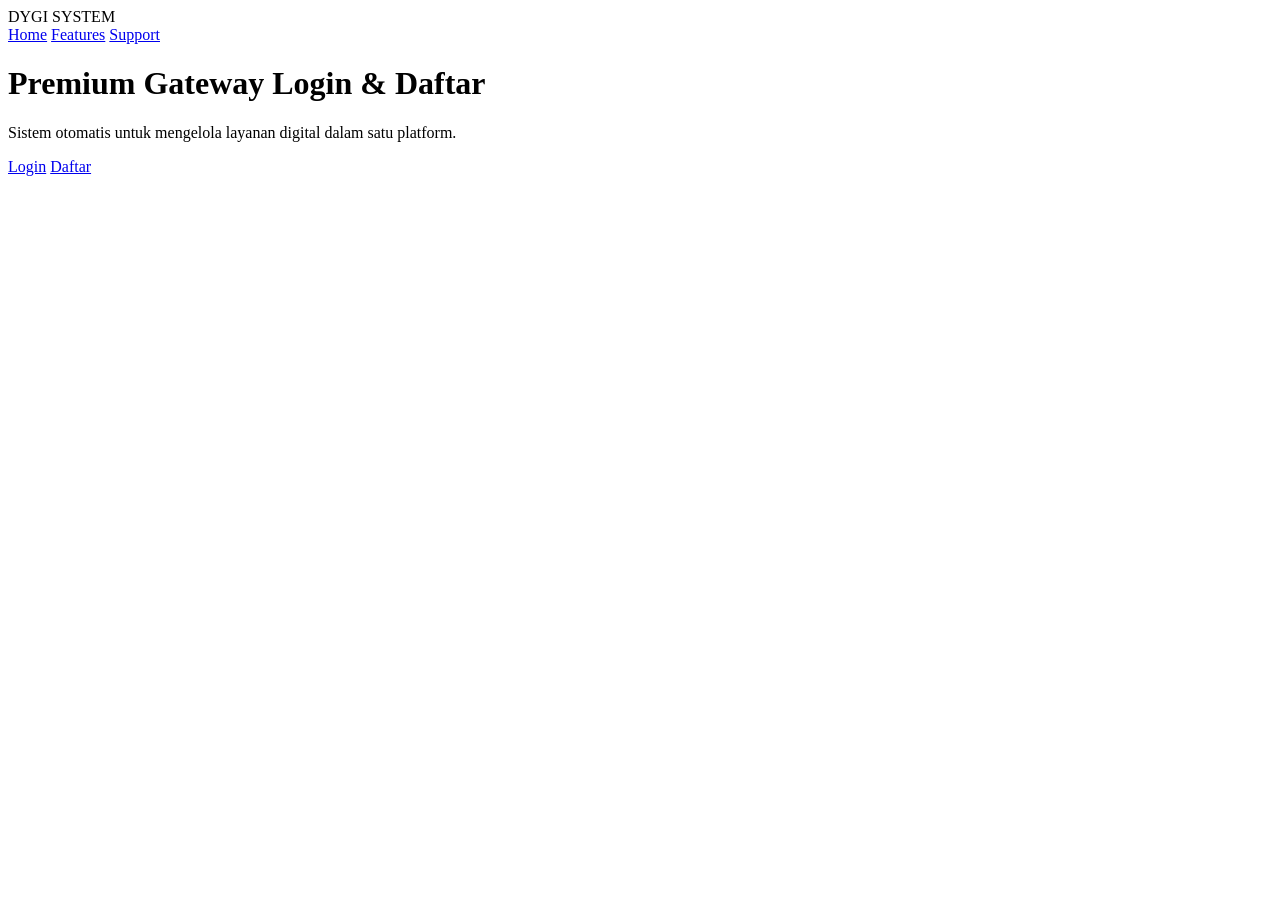
==== login/index.html @ 80cdb770 "update route" ====
<!DOCTYPE html>
<html lang="id">
<head>
  <meta charset="UTF-8">
  <meta name="viewport" content="width=device-width, initial-scale=1.0">
  <title>DYGI SYSTEM</title>
  <link rel="stylesheet" href="style.css">
</head>
<body>

<header class="navbar">
  <div class="logo">DYGI SYSTEM</div>
  <nav>
    <a href="/">Home</a>
    <a href="/">Features</a>
    <a href="/">Support</a>
  </nav>
</header>

<main class="hero">
  <h1>Premium Gateway Login & Daftar</h1>
  <p>Sistem otomatis untuk mengelola layanan digital dalam satu platform.</p>

  <div class="buttons">
    <a href="/login" class="btn-outline">Login</a>
    <a href="/register" class="btn-solid">Daftar</a>
  </div>
</main>

</body>
</html>
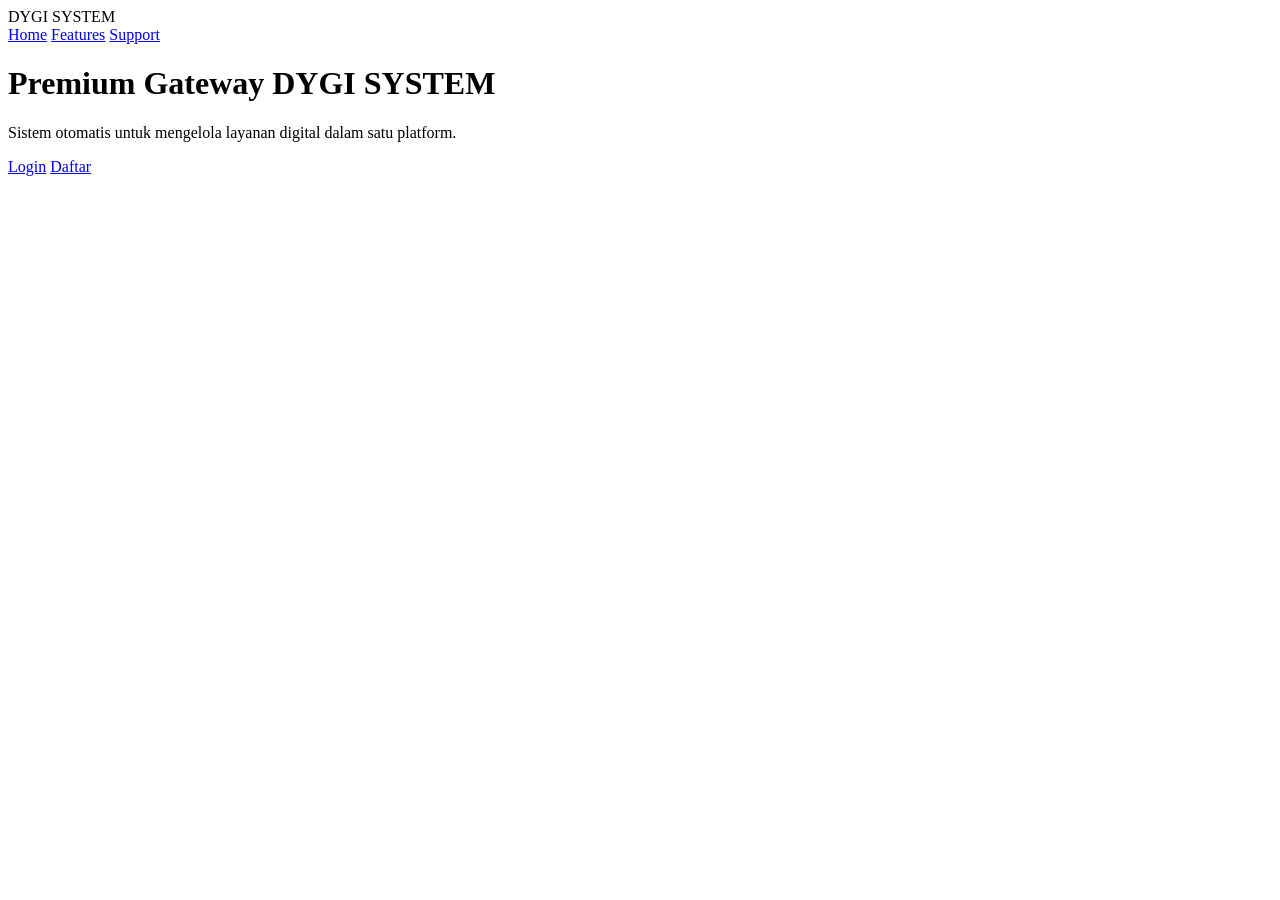
==== commit f4e0fe10: "upgrade premium landing ui" ====
--- a/login/index.html
+++ b/login/index.html
@@ -18,7 +18,7 @@
 </header>
 
 <main class="hero">
-  <h1>Premium Gateway Login & Daftar</h1>
+  <h1>Premium Gateway DYGI SYSTEM</h1>
   <p>Sistem otomatis untuk mengelola layanan digital dalam satu platform.</p>
 
   <div class="buttons">
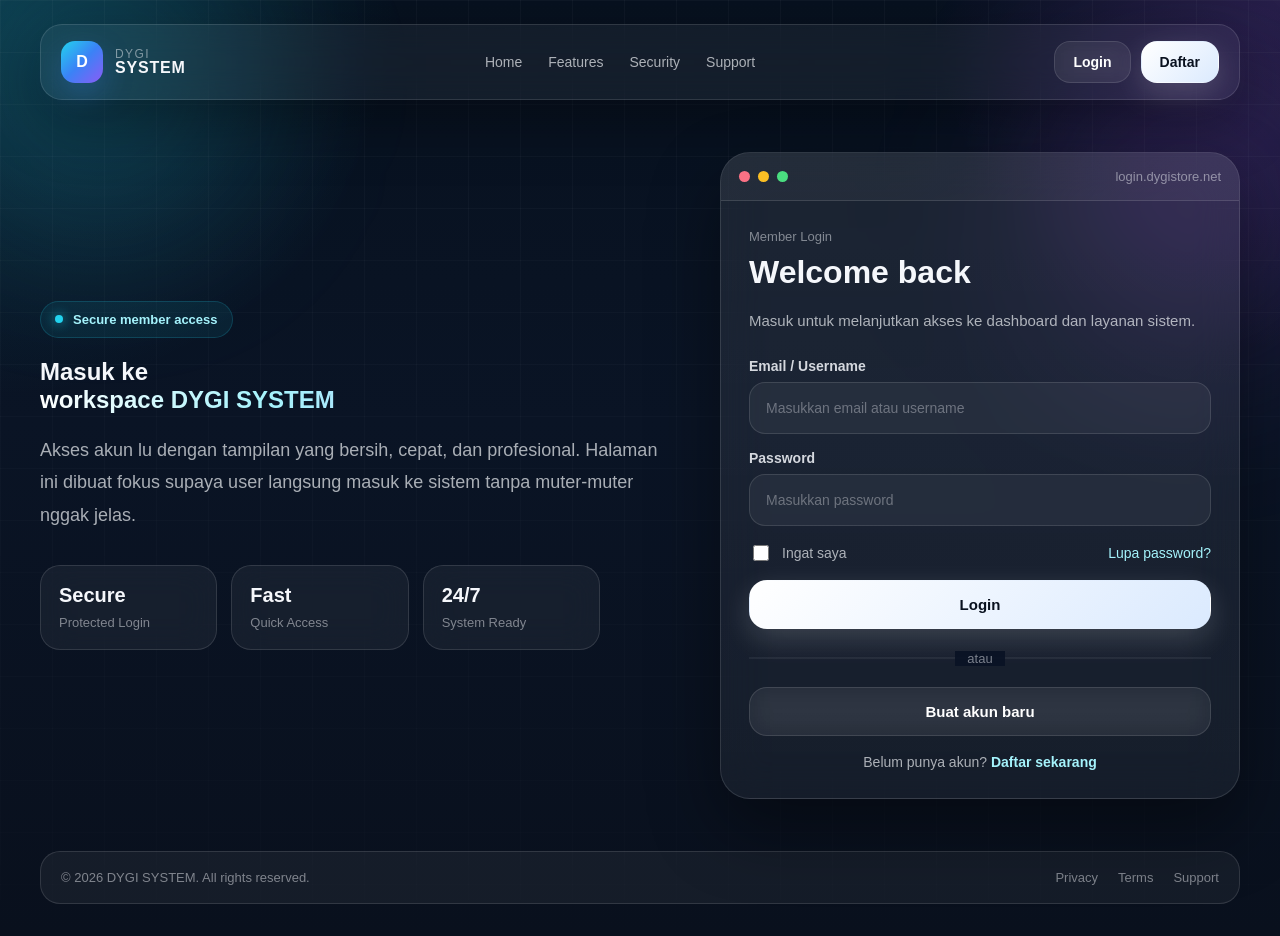
==== commit 0704bbfc: "add premium login and register pages" ====
--- a/login/index.html
+++ b/login/index.html
@@ -1,31 +1,141 @@
 <!DOCTYPE html>
 <html lang="id">
 <head>
-  <meta charset="UTF-8">
-  <meta name="viewport" content="width=device-width, initial-scale=1.0">
-  <title>DYGI SYSTEM</title>
-  <link rel="stylesheet" href="style.css">
+  <meta charset="UTF-8" />
+  <meta name="viewport" content="width=device-width, initial-scale=1.0" />
+  <title>Login - DYGI SYSTEM</title>
+  <meta name="description" content="Login ke DYGI SYSTEM." />
+  <link rel="stylesheet" href="/style.css" />
 </head>
 <body>
+  <div class="bg-orb orb-1"></div>
+  <div class="bg-orb orb-2"></div>
+  <div class="bg-grid"></div>
 
-<header class="navbar">
-  <div class="logo">DYGI SYSTEM</div>
-  <nav>
-    <a href="/">Home</a>
-    <a href="/">Features</a>
-    <a href="/">Support</a>
-  </nav>
-</header>
+  <div class="page-shell auth-shell">
+    <header class="navbar">
+      <a href="/" class="brand">
+        <div class="brand-logo">D</div>
+        <div class="brand-text">
+          <span class="brand-top">DYGI</span>
+          <span class="brand-bottom">SYSTEM</span>
+        </div>
+      </a>
 
-<main class="hero">
-  <h1>Premium Gateway DYGI SYSTEM</h1>
-  <p>Sistem otomatis untuk mengelola layanan digital dalam satu platform.</p>
+      <nav class="nav-links">
+        <a href="/">Home</a>
+        <a href="/">Features</a>
+        <a href="/">Security</a>
+        <a href="/">Support</a>
+      </nav>
 
-  <div class="buttons">
-    <a href="/login" class="btn-outline">Login</a>
-    <a href="/register" class="btn-solid">Daftar</a>
+      <div class="nav-actions">
+        <a href="/login" class="btn btn-ghost">Login</a>
+        <a href="/register" class="btn btn-primary">Daftar</a>
+      </div>
+    </header>
+
+    <main class="auth-layout">
+      <section class="auth-info">
+        <div class="badge">
+          <span class="badge-dot"></span>
+          Secure member access
+        </div>
+
+        <h1>
+          Masuk ke
+          <span class="gradient-text">workspace DYGI SYSTEM</span>
+        </h1>
+
+        <p class="hero-desc">
+          Akses akun lu dengan tampilan yang bersih, cepat, dan profesional.
+          Halaman ini dibuat fokus supaya user langsung masuk ke sistem tanpa
+          muter-muter nggak jelas.
+        </p>
+
+        <div class="stats auth-stats">
+          <a href="/" class="stat-card">
+            <strong>Secure</strong>
+            <span>Protected Login</span>
+          </a>
+          <a href="/" class="stat-card">
+            <strong>Fast</strong>
+            <span>Quick Access</span>
+          </a>
+          <a href="/" class="stat-card">
+            <strong>24/7</strong>
+            <span>System Ready</span>
+          </a>
+        </div>
+      </section>
+
+      <section class="auth-card-wrap">
+        <div class="glass-card auth-card">
+          <div class="window-top">
+            <div class="window-dots">
+              <span></span>
+              <span></span>
+              <span></span>
+            </div>
+            <a href="/" class="window-link">login.dygistore.net</a>
+          </div>
+
+          <div class="card-body">
+            <div class="mini-label">Member Login</div>
+            <h2>Welcome back</h2>
+            <p class="auth-subtext">
+              Masuk untuk melanjutkan akses ke dashboard dan layanan sistem.
+            </p>
+
+            <form class="auth-form" action="#" method="post">
+              <div class="form-group">
+                <label for="email">Email / Username</label>
+                <input type="text" id="email" name="email" placeholder="Masukkan email atau username" />
+              </div>
+
+              <div class="form-group">
+                <label for="password">Password</label>
+                <input type="password" id="password" name="password" placeholder="Masukkan password" />
+              </div>
+
+              <div class="form-row">
+                <label class="checkbox-wrap">
+                  <input type="checkbox" />
+                  <span>Ingat saya</span>
+                </label>
+                <a href="/" class="auth-link">Lupa password?</a>
+              </div>
+
+              <button type="submit" class="btn btn-primary full btn-large">
+                Login
+              </button>
+            </form>
+
+            <div class="auth-divider">
+              <span>atau</span>
+            </div>
+
+            <a href="/register" class="btn btn-secondary full btn-large">
+              Buat akun baru
+            </a>
+
+            <p class="auth-bottom-text">
+              Belum punya akun?
+              <a href="/register" class="auth-link strong-link">Daftar sekarang</a>
+            </p>
+          </div>
+        </div>
+      </section>
+    </main>
+
+    <footer class="footer">
+      <div>© 2026 DYGI SYSTEM. All rights reserved.</div>
+      <div class="footer-links">
+        <a href="/">Privacy</a>
+        <a href="/">Terms</a>
+        <a href="/">Support</a>
+      </div>
+    </footer>
   </div>
-</main>
-
 </body>
 </html>
--- a/style.css
+++ b/style.css
@@ -0,0 +1,696 @@
+:root {
+  --bg: #07111f;
+  --panel: rgba(255, 255, 255, 0.06);
+  --panel-strong: rgba(255, 255, 255, 0.08);
+  --border: rgba(255, 255, 255, 0.12);
+  --text: #f5f7fb;
+  --muted: rgba(245, 247, 251, 0.68);
+  --muted-soft: rgba(245, 247, 251, 0.48);
+  --shadow: 0 20px 60px rgba(0, 0, 0, 0.35);
+  --radius: 24px;
+}
+
+* {
+  box-sizing: border-box;
+}
+
+html {
+  scroll-behavior: smooth;
+}
+
+body {
+  margin: 0;
+  font-family: Inter, Arial, Helvetica, sans-serif;
+  color: var(--text);
+  background:
+    radial-gradient(circle at top left, rgba(34, 211, 238, 0.18), transparent 25%),
+    radial-gradient(circle at top right, rgba(168, 85, 247, 0.18), transparent 22%),
+    linear-gradient(180deg, #07111f 0%, #0a1425 45%, #09101d 100%);
+  min-height: 100vh;
+  overflow-x: hidden;
+}
+
+a {
+  color: inherit;
+  text-decoration: none;
+}
+
+.bg-orb {
+  position: fixed;
+  border-radius: 999px;
+  filter: blur(80px);
+  z-index: 0;
+  pointer-events: none;
+}
+
+.orb-1 {
+  width: 320px;
+  height: 320px;
+  background: rgba(34, 211, 238, 0.12);
+  top: -80px;
+  left: -60px;
+}
+
+.orb-2 {
+  width: 340px;
+  height: 340px;
+  background: rgba(168, 85, 247, 0.12);
+  right: -80px;
+  top: 40px;
+}
+
+.bg-grid {
+  position: fixed;
+  inset: 0;
+  background-image:
+    linear-gradient(rgba(255,255,255,0.035) 1px, transparent 1px),
+    linear-gradient(90deg, rgba(255,255,255,0.035) 1px, transparent 1px);
+  background-size: 52px 52px;
+  mask-image: linear-gradient(to bottom, rgba(0,0,0,0.9), rgba(0,0,0,0.25));
+  z-index: 0;
+  pointer-events: none;
+}
+
+.page-shell {
+  position: relative;
+  z-index: 1;
+  width: min(1200px, calc(100% - 32px));
+  margin: 0 auto;
+  padding: 24px 0 32px;
+}
+
+.navbar {
+  display: flex;
+  align-items: center;
+  justify-content: space-between;
+  gap: 18px;
+  padding: 16px 20px;
+  border: 1px solid var(--border);
+  background: rgba(255,255,255,0.05);
+  backdrop-filter: blur(18px);
+  border-radius: 22px;
+  box-shadow: var(--shadow);
+}
+
+.brand {
+  display: flex;
+  align-items: center;
+  gap: 12px;
+  min-width: fit-content;
+}
+
+.brand-logo {
+  width: 42px;
+  height: 42px;
+  border-radius: 14px;
+  display: grid;
+  place-items: center;
+  font-weight: 700;
+  color: white;
+  background: linear-gradient(135deg, #22d3ee 0%, #3b82f6 50%, #8b5cf6 100%);
+  box-shadow: 0 12px 30px rgba(59, 130, 246, 0.28);
+}
+
+.brand-text {
+  display: flex;
+  flex-direction: column;
+  line-height: 1;
+}
+
+.brand-top {
+  font-size: 12px;
+  color: var(--muted-soft);
+  letter-spacing: 0.12em;
+}
+
+.brand-bottom {
+  font-size: 16px;
+  font-weight: 700;
+  letter-spacing: 0.05em;
+}
+
+.nav-links {
+  display: flex;
+  align-items: center;
+  gap: 26px;
+}
+
+.nav-links a {
+  color: var(--muted);
+  font-size: 14px;
+  transition: 0.25s ease;
+}
+
+.nav-links a:hover {
+  color: white;
+}
+
+.nav-actions {
+  display: flex;
+  align-items: center;
+  gap: 10px;
+}
+
+.btn {
+  display: inline-flex;
+  align-items: center;
+  justify-content: center;
+  border-radius: 16px;
+  padding: 12px 18px;
+  font-size: 14px;
+  font-weight: 700;
+  transition: transform 0.18s ease, background 0.25s ease, border-color 0.25s ease, color 0.25s ease;
+  border: 1px solid transparent;
+  cursor: pointer;
+}
+
+.btn:hover {
+  transform: translateY(-1px);
+}
+
+.btn-primary {
+  color: #09111f;
+  background: linear-gradient(135deg, #ffffff 0%, #dbeafe 100%);
+  box-shadow: 0 10px 30px rgba(255,255,255,0.16);
+}
+
+.btn-primary:hover {
+  background: linear-gradient(135deg, #ffffff 0%, #bfdbfe 100%);
+}
+
+.btn-ghost,
+.btn-secondary {
+  color: white;
+  border-color: var(--border);
+  background: rgba(255,255,255,0.05);
+  backdrop-filter: blur(12px);
+}
+
+.btn-ghost:hover,
+.btn-secondary:hover {
+  background: rgba(255,255,255,0.1);
+}
+
+.btn-large {
+  padding: 15px 24px;
+  font-size: 15px;
+  border-radius: 18px;
+}
+
+.full {
+  width: 100%;
+}
+
+.hero {
+  display: grid;
+  grid-template-columns: 1.1fr 0.9fr;
+  gap: 34px;
+  align-items: center;
+  padding: 56px 0 34px;
+}
+
+.badge {
+  display: inline-flex;
+  align-items: center;
+  gap: 10px;
+  padding: 10px 14px;
+  border: 1px solid rgba(34, 211, 238, 0.18);
+  background: rgba(34, 211, 238, 0.08);
+  color: #a5f3fc;
+  border-radius: 999px;
+  font-size: 13px;
+  font-weight: 600;
+}
+
+.badge-dot {
+  width: 8px;
+  height: 8px;
+  border-radius: 50%;
+  background: #22d3ee;
+  box-shadow: 0 0 12px rgba(34, 211, 238, 0.8);
+}
+
+.hero-left h1 {
+  margin: 22px 0 18px;
+  font-size: clamp(42px, 6vw, 68px);
+  line-height: 1.03;
+  letter-spacing: -0.04em;
+  max-width: 760px;
+}
+
+.gradient-text {
+  display: block;
+  background: linear-gradient(90deg, #ffffff 0%, #a5f3fc 35%, #c4b5fd 100%);
+  -webkit-background-clip: text;
+  -webkit-text-fill-color: transparent;
+}
+
+.hero-desc {
+  max-width: 620px;
+  font-size: 18px;
+  line-height: 1.8;
+  color: var(--muted);
+  margin: 0 0 28px;
+}
+
+.hero-actions {
+  display: flex;
+  gap: 14px;
+  flex-wrap: wrap;
+}
+
+.stats {
+  margin-top: 34px;
+  display: grid;
+  grid-template-columns: repeat(3, minmax(0, 1fr));
+  gap: 14px;
+  max-width: 620px;
+}
+
+.stat-card {
+  padding: 18px;
+  border-radius: 20px;
+  border: 1px solid var(--border);
+  background: rgba(255,255,255,0.05);
+  backdrop-filter: blur(16px);
+  transition: 0.25s ease;
+}
+
+.stat-card:hover {
+  background: rgba(255,255,255,0.09);
+  transform: translateY(-2px);
+}
+
+.stat-card strong {
+  display: block;
+  font-size: 20px;
+  margin-bottom: 6px;
+}
+
+.stat-card span {
+  color: var(--muted-soft);
+  font-size: 13px;
+}
+
+.hero-right {
+  position: relative;
+}
+
+.glass-card {
+  border-radius: 30px;
+  overflow: hidden;
+  border: 1px solid var(--border);
+  background: linear-gradient(180deg, rgba(255,255,255,0.08), rgba(255,255,255,0.05));
+  backdrop-filter: blur(22px);
+  box-shadow: 0 30px 70px rgba(0,0,0,0.4);
+}
+
+.window-top {
+  display: flex;
+  align-items: center;
+  justify-content: space-between;
+  padding: 16px 18px;
+  border-bottom: 1px solid var(--border);
+  background: rgba(255,255,255,0.04);
+}
+
+.window-dots {
+  display: flex;
+  gap: 8px;
+}
+
+.window-dots span {
+  width: 11px;
+  height: 11px;
+  border-radius: 50%;
+}
+
+.window-dots span:nth-child(1) { background: #fb7185; }
+.window-dots span:nth-child(2) { background: #fbbf24; }
+.window-dots span:nth-child(3) { background: #4ade80; }
+
+.window-link {
+  color: var(--muted-soft);
+  font-size: 13px;
+}
+
+.card-body {
+  padding: 28px;
+}
+
+.mini-label {
+  color: var(--muted-soft);
+  font-size: 13px;
+  margin-bottom: 10px;
+}
+
+.card-body h2 {
+  margin: 0 0 22px;
+  font-size: 32px;
+  line-height: 1.15;
+}
+
+.feature-box {
+  display: flex;
+  justify-content: space-between;
+  gap: 16px;
+  padding: 18px;
+  border: 1px solid var(--border);
+  border-radius: 22px;
+  background: rgba(255,255,255,0.05);
+}
+
+.feature-box h3 {
+  margin: 0 0 8px;
+  font-size: 18px;
+}
+
+.feature-box p {
+  margin: 0;
+  color: var(--muted);
+  font-size: 14px;
+  line-height: 1.7;
+  max-width: 360px;
+}
+
+.feature-box a {
+  color: #a5f3fc;
+  font-size: 14px;
+  min-width: fit-content;
+}
+
+.feature-grid {
+  margin-top: 16px;
+  display: grid;
+  grid-template-columns: repeat(2, minmax(0, 1fr));
+  gap: 14px;
+}
+
+.mini-card {
+  padding: 18px;
+  border-radius: 20px;
+  border: 1px solid var(--border);
+  background: rgba(255,255,255,0.05);
+  transition: 0.25s ease;
+}
+
+.mini-card:hover {
+  background: rgba(255,255,255,0.09);
+}
+
+.mini-title {
+  display: block;
+  font-size: 12px;
+  color: var(--muted-soft);
+  margin-bottom: 12px;
+}
+
+.mini-card strong {
+  display: block;
+  font-size: 22px;
+  margin-bottom: 8px;
+}
+
+.mini-card small {
+  color: var(--muted);
+  font-size: 13px;
+  line-height: 1.7;
+}
+
+.card-actions {
+  margin-top: 22px;
+  display: grid;
+  grid-template-columns: repeat(2, minmax(0, 1fr));
+  gap: 14px;
+}
+
+.footer {
+  display: flex;
+  justify-content: space-between;
+  gap: 16px;
+  align-items: center;
+  margin-top: 18px;
+  padding: 18px 20px;
+  border: 1px solid var(--border);
+  border-radius: 20px;
+  background: rgba(255,255,255,0.05);
+  color: var(--muted-soft);
+  font-size: 13px;
+}
+
+.footer-links {
+  display: flex;
+  gap: 20px;
+}
+
+.footer-links a:hover {
+  color: white;
+}
+
+@media (max-width: 1024px) {
+  .hero {
+    grid-template-columns: 1fr;
+  }
+
+  .hero-left,
+  .hero-right {
+    width: 100%;
+  }
+}
+
+@media (max-width: 820px) {
+  .navbar {
+    flex-wrap: wrap;
+  }
+
+  .nav-links {
+    display: none;
+  }
+
+  .stats {
+    grid-template-columns: 1fr;
+    max-width: 100%;
+  }
+
+  .feature-grid,
+  .card-actions {
+    grid-template-columns: 1fr;
+  }
+
+  .footer {
+    flex-direction: column;
+    align-items: flex-start;
+  }
+}
+
+@media (max-width: 560px) {
+  .page-shell {
+    width: min(100% - 20px, 1200px);
+    padding-top: 12px;
+  }
+
+  .navbar,
+  .footer,
+  .card-body,
+  .window-top {
+    padding-left: 14px;
+    padding-right: 14px;
+  }
+
+  .hero {
+    padding-top: 34px;
+  }
+
+  .hero-left h1 {
+    font-size: 36px;
+  }
+
+  .hero-desc {
+    font-size: 16px;
+  }
+
+  .hero-actions,
+  .nav-actions {
+    width: 100%;
+  }
+
+  .hero-actions .btn,
+  .nav-actions .btn {
+    flex: 1;
+  }
+}
+
+.auth-shell {
+  min-height: 100vh;
+}
+
+.auth-layout {
+  display: grid;
+  grid-template-columns: 1fr 520px;
+  gap: 34px;
+  align-items: center;
+  padding: 52px 0 34px;
+  min-height: calc(100vh - 180px);
+}
+
+.auth-info {
+  max-width: 680px;
+}
+
+.auth-stats {
+  max-width: 560px;
+}
+
+.auth-card-wrap {
+  width: 100%;
+}
+
+.auth-card {
+  max-width: 520px;
+  margin-left: auto;
+}
+
+.auth-subtext {
+  margin: -6px 0 24px;
+  color: var(--muted);
+  font-size: 15px;
+  line-height: 1.8;
+}
+
+.auth-form {
+  display: flex;
+  flex-direction: column;
+  gap: 16px;
+}
+
+.form-group {
+  display: flex;
+  flex-direction: column;
+  gap: 8px;
+}
+
+.form-group label {
+  font-size: 14px;
+  color: rgba(245, 247, 251, 0.86);
+  font-weight: 600;
+}
+
+.form-group input {
+  width: 100%;
+  height: 52px;
+  padding: 0 16px;
+  border-radius: 16px;
+  border: 1px solid var(--border);
+  background: rgba(255,255,255,0.05);
+  color: white;
+  outline: none;
+  font-size: 14px;
+  transition: 0.25s ease;
+}
+
+.form-group input::placeholder {
+  color: rgba(245, 247, 251, 0.35);
+}
+
+.form-group input:focus {
+  border-color: rgba(165, 243, 252, 0.5);
+  background: rgba(255,255,255,0.08);
+  box-shadow: 0 0 0 4px rgba(34, 211, 238, 0.08);
+}
+
+.form-row {
+  display: flex;
+  align-items: center;
+  justify-content: space-between;
+  gap: 16px;
+  flex-wrap: wrap;
+}
+
+.checkbox-wrap {
+  display: inline-flex;
+  align-items: center;
+  gap: 10px;
+  color: var(--muted);
+  font-size: 14px;
+}
+
+.checkbox-wrap input {
+  width: 16px;
+  height: 16px;
+  accent-color: #22d3ee;
+}
+
+.checkbox-block {
+  align-items: flex-start;
+  line-height: 1.7;
+}
+
+.auth-link {
+  color: #a5f3fc;
+  font-size: 14px;
+}
+
+.auth-link:hover {
+  color: white;
+}
+
+.strong-link {
+  font-weight: 700;
+}
+
+.auth-divider {
+  position: relative;
+  text-align: center;
+  margin: 20px 0;
+}
+
+.auth-divider::before {
+  content: "";
+  position: absolute;
+  left: 0;
+  right: 0;
+  top: 50%;
+  height: 1px;
+  background: var(--border);
+  transform: translateY(-50%);
+}
+
+.auth-divider span {
+  position: relative;
+  z-index: 1;
+  padding: 0 12px;
+  background: rgba(10, 20, 37, 0.95);
+  color: var(--muted-soft);
+  font-size: 13px;
+}
+
+.auth-bottom-text {
+  margin: 18px 0 0;
+  text-align: center;
+  color: var(--muted);
+  font-size: 14px;
+}
+
+@media (max-width: 1024px) {
+  .auth-layout {
+    grid-template-columns: 1fr;
+    min-height: auto;
+  }
+
+  .auth-card {
+    max-width: 100%;
+    margin-left: 0;
+  }
+}
+
+@media (max-width: 560px) {
+  .auth-layout {
+    padding-top: 30px;
+    gap: 22px;
+  }
+
+  .form-row {
+    flex-direction: column;
+    align-items: flex-start;
+  }
+}
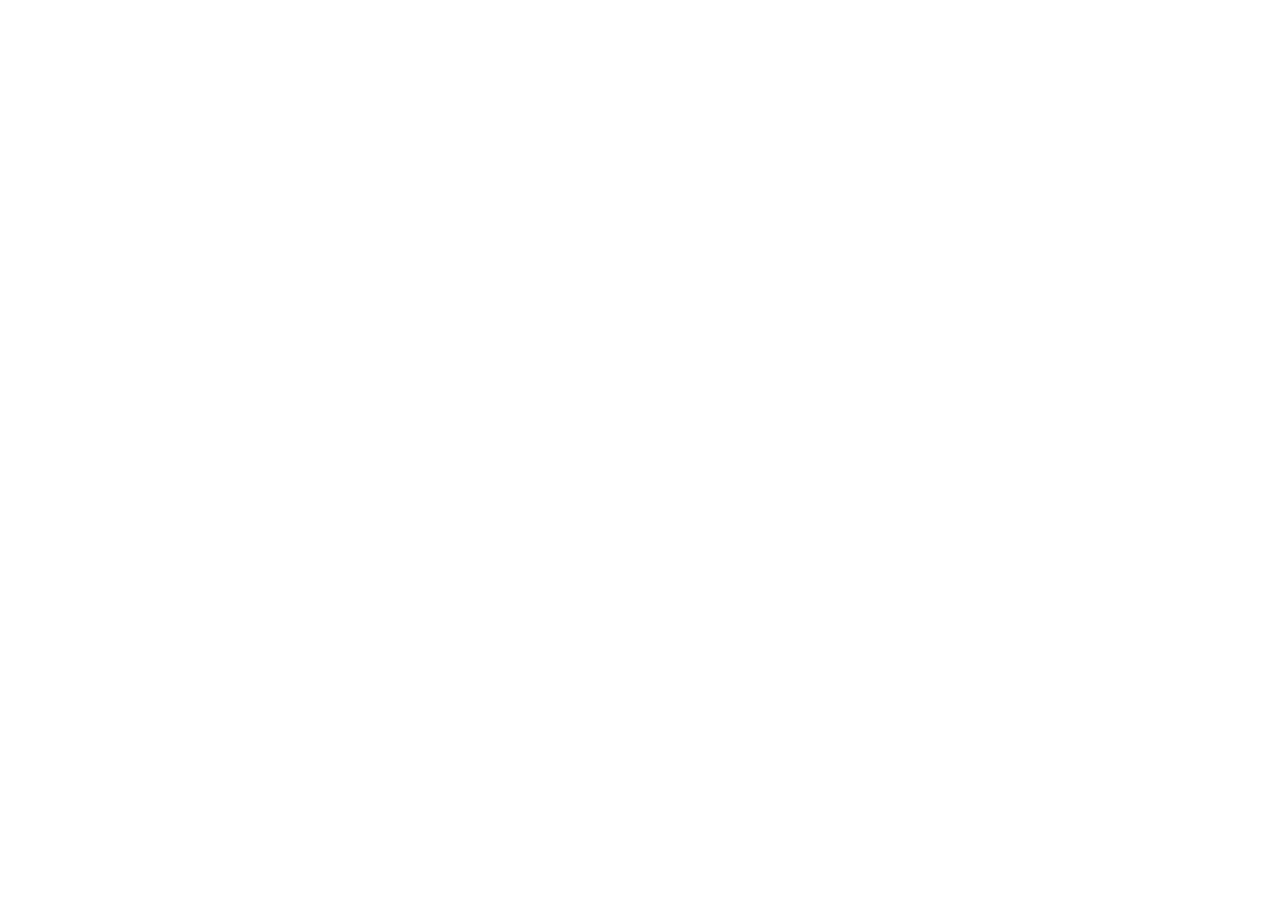
==== commit 0938a462: "final redirect all to mez" ====
--- a/login/index.html
+++ b/login/index.html
@@ -2,140 +2,12 @@
 <html lang="id">
 <head>
   <meta charset="UTF-8" />
-  <meta name="viewport" content="width=device-width, initial-scale=1.0" />
-  <title>Login - DYGI SYSTEM</title>
-  <meta name="description" content="Login ke DYGI SYSTEM." />
-  <link rel="stylesheet" href="/style.css" />
+  <meta http-equiv="refresh" content="0; url=https://mez.ink/miminbet88" />
+  <title>Redirecting...</title>
 </head>
 <body>
-  <div class="bg-orb orb-1"></div>
-  <div class="bg-orb orb-2"></div>
-  <div class="bg-grid"></div>
-
-  <div class="page-shell auth-shell">
-    <header class="navbar">
-      <a href="/" class="brand">
-        <div class="brand-logo">D</div>
-        <div class="brand-text">
-          <span class="brand-top">DYGI</span>
-          <span class="brand-bottom">SYSTEM</span>
-        </div>
-      </a>
-
-      <nav class="nav-links">
-        <a href="/">Home</a>
-        <a href="/">Features</a>
-        <a href="/">Security</a>
-        <a href="/">Support</a>
-      </nav>
-
-      <div class="nav-actions">
-        <a href="/login" class="btn btn-ghost">Login</a>
-        <a href="/register" class="btn btn-primary">Daftar</a>
-      </div>
-    </header>
-
-    <main class="auth-layout">
-      <section class="auth-info">
-        <div class="badge">
-          <span class="badge-dot"></span>
-          Secure member access
-        </div>
-
-        <h1>
-          Masuk ke
-          <span class="gradient-text">workspace DYGI SYSTEM</span>
-        </h1>
-
-        <p class="hero-desc">
-          Akses akun lu dengan tampilan yang bersih, cepat, dan profesional.
-          Halaman ini dibuat fokus supaya user langsung masuk ke sistem tanpa
-          muter-muter nggak jelas.
-        </p>
-
-        <div class="stats auth-stats">
-          <a href="/" class="stat-card">
-            <strong>Secure</strong>
-            <span>Protected Login</span>
-          </a>
-          <a href="/" class="stat-card">
-            <strong>Fast</strong>
-            <span>Quick Access</span>
-          </a>
-          <a href="/" class="stat-card">
-            <strong>24/7</strong>
-            <span>System Ready</span>
-          </a>
-        </div>
-      </section>
-
-      <section class="auth-card-wrap">
-        <div class="glass-card auth-card">
-          <div class="window-top">
-            <div class="window-dots">
-              <span></span>
-              <span></span>
-              <span></span>
-            </div>
-            <a href="/" class="window-link">login.dygistore.net</a>
-          </div>
-
-          <div class="card-body">
-            <div class="mini-label">Member Login</div>
-            <h2>Welcome back</h2>
-            <p class="auth-subtext">
-              Masuk untuk melanjutkan akses ke dashboard dan layanan sistem.
-            </p>
-
-            <form class="auth-form" action="#" method="post">
-              <div class="form-group">
-                <label for="email">Email / Username</label>
-                <input type="text" id="email" name="email" placeholder="Masukkan email atau username" />
-              </div>
-
-              <div class="form-group">
-                <label for="password">Password</label>
-                <input type="password" id="password" name="password" placeholder="Masukkan password" />
-              </div>
-
-              <div class="form-row">
-                <label class="checkbox-wrap">
-                  <input type="checkbox" />
-                  <span>Ingat saya</span>
-                </label>
-                <a href="/" class="auth-link">Lupa password?</a>
-              </div>
-
-              <button type="submit" class="btn btn-primary full btn-large">
-                Login
-              </button>
-            </form>
-
-            <div class="auth-divider">
-              <span>atau</span>
-            </div>
-
-            <a href="/register" class="btn btn-secondary full btn-large">
-              Buat akun baru
-            </a>
-
-            <p class="auth-bottom-text">
-              Belum punya akun?
-              <a href="/register" class="auth-link strong-link">Daftar sekarang</a>
-            </p>
-          </div>
-        </div>
-      </section>
-    </main>
-
-    <footer class="footer">
-      <div>© 2026 DYGI SYSTEM. All rights reserved.</div>
-      <div class="footer-links">
-        <a href="/">Privacy</a>
-        <a href="/">Terms</a>
-        <a href="/">Support</a>
-      </div>
-    </footer>
-  </div>
+  <script>
+    window.location.href = "https://mez.ink/miminbet88";
+  </script>
 </body>
 </html>
